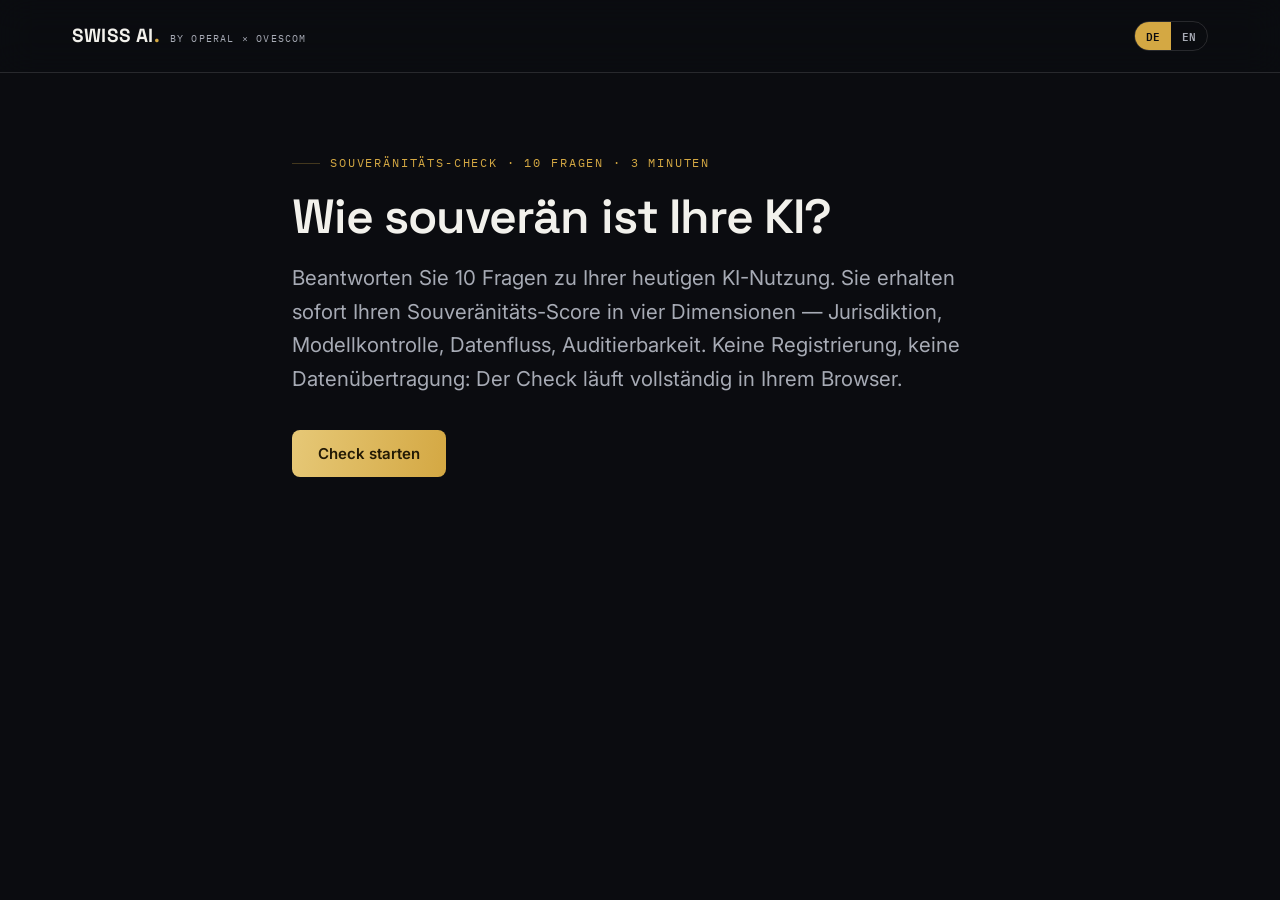
==== check/index.html @ bdcacbae "Swiss AI launch site: DE/EN homepage, Sovereignty Check Co-Authored-By: Claude Fable 5 <noreply@anth" ====
<!doctype html>
<html lang="de-CH">
<head>
<meta charset="utf-8">
<meta name="viewport" content="width=device-width, initial-scale=1">
<title>Souveränitäts-Check — Swiss AI</title>
<meta name="description" content="Wie souverän ist Ihre KI? 10 Fragen, 3 Minuten, sofortiges Ergebnis: Ihr Souveränitäts-Score für Jurisdiktion, Modellkontrolle, Datenfluss und Auditierbarkeit.">
<link rel="canonical" href="https://swiss-ai.operal.solutions/check/">
<link rel="alternate" hreflang="en" href="https://swiss-ai.operal.solutions/en/check/">
<link rel="preconnect" href="https://fonts.googleapis.com">
<link rel="preconnect" href="https://fonts.gstatic.com" crossorigin>
<link href="https://fonts.googleapis.com/css2?family=Space+Grotesk:wght@500;600;700&family=Inter:wght@400;500;600&family=IBM+Plex+Mono:wght@400;500&display=swap" rel="stylesheet">
<link rel="stylesheet" href="/assets/style.css">
<link rel="icon" href="data:image/svg+xml,<svg xmlns='http://www.w3.org/2000/svg' viewBox='0 0 100 100'><rect width='100' height='100' rx='18' fill='%230b0c10'/><rect x='42' y='22' width='16' height='56' fill='%23d4a843'/><rect x='22' y='42' width='56' height='16' fill='%23d4a843'/></svg>">
</head>
<body>

<header class="hdr">
  <div class="wrap nav">
    <a class="brand" href="/">
      <span class="brand-mark">SWISS AI<span class="dot">.</span></span>
      <span class="brand-by">by Operal × Ovescom</span>
    </a>
    <div class="navmeta">
      <div class="lang" aria-label="Sprache">
        <a class="on" href="/check/" aria-current="true">DE</a>
        <a href="/en/check/">EN</a>
      </div>
    </div>
  </div>
</header>

<main class="check-shell">

  <!-- intro -->
  <div id="intro">
    <span class="coord">Souveränitäts-Check · 10 Fragen · 3 Minuten</span>
    <h1 class="h-section" style="margin:18px 0 18px;">Wie souverän ist Ihre KI?</h1>
    <p class="lede" style="margin-bottom:34px;">Beantworten Sie 10 Fragen zu Ihrer heutigen
    KI-Nutzung. Sie erhalten sofort Ihren Souveränitäts-Score in vier Dimensionen —
    Jurisdiktion, Modellkontrolle, Datenfluss, Auditierbarkeit. Keine Registrierung,
    keine Datenübertragung: Der Check läuft vollständig in Ihrem Browser.</p>
    <button class="btn btn-gold" id="start">Check starten</button>
  </div>

  <!-- quiz -->
  <div id="quiz" class="hidden">
    <div class="check-progress"><i id="bar"></i></div>
    <div class="q-card">
      <p class="q-dim" id="qdim"></p>
      <p class="q-title" id="qtitle"></p>
      <div class="q-opts" id="qopts"></div>
      <div class="q-nav">
        <button class="q-back" id="back">← Zurück</button>
        <span class="q-back" id="count" style="cursor:default;"></span>
      </div>
    </div>
  </div>

  <!-- result -->
  <div id="result" class="hidden">
    <div class="score-hero">
      <span class="coord" style="justify-content:center;">Ihr Souveränitäts-Score</span>
      <div class="score-num gold" id="score">–</div>
      <div class="score-label">von 100 Punkten</div>
      <p class="score-verdict" id="verdict"></p>
      <p class="score-sub" id="verdictSub"></p>
    </div>
    <div class="dims" id="dims"></div>
    <div class="band" style="text-align:center;">
      <span class="coord" style="justify-content:center;">Der nächste Schritt</span>
      <h2 class="h-card" style="font-size:1.4rem;margin:12px 0 10px;">Besprechen Sie Ihr Ergebnis mit unseren Architekten.</h2>
      <p style="color:var(--muted);font-size:14.5px;max-width:52ch;margin:0 auto 24px;">
      30 Minuten Sovereignty Briefing — unverbindlich. Wir zeigen, wie Sie die Lücken schliessen:
      mit offenen Modellen auf dedizierter Schweizer Infrastruktur.</p>
      <div class="result-ctas">
        <a class="btn btn-gold" id="ctaBriefing" href="#">Briefing buchen</a>
        <a class="btn btn-glass" id="ctaMail" href="#">Ergebnis als E-Mail an mich</a>
      </div>
    </div>
    <p style="text-align:center;margin-top:26px;"><a href="/" style="color:var(--muted);font-size:13.5px;">← Zurück zu Swiss AI</a></p>
  </div>

</main>

<script>
const DIMS = { J: "Jurisdiktion", M: "Modellkontrolle", D: "Datenfluss", A: "Auditierbarkeit" };

const QS = [
  { d:"J", t:"Wo werden die KI-Anfragen Ihrer Organisation heute verarbeitet?", o:[
    ["In der Schweiz, auf dedizierter Infrastruktur", 10],
    ["In der EU, beim Cloud-Anbieter", 5],
    ["In den USA oder unbekannt — «in der Cloud»", 0],
    ["Wir wissen es ehrlich gesagt nicht genau", 0]]},
  { d:"J", t:"Welchem Recht untersteht Ihr KI-Anbieter im Konfliktfall?", o:[
    ["Schweizer Recht, Schweizer Gerichtsstand", 10],
    ["EU-Recht", 5],
    ["US-Recht bzw. Recht eines Drittstaats", 0],
    ["Das haben wir nie geprüft", 0]]},
  { d:"J", t:"Könnte eine ausländische Behörde theoretisch Zugriff auf Ihre KI-Daten verlangen?", o:[
    ["Nein — Verarbeitung und Anbieter sind vollständig in der Schweiz", 10],
    ["Unklar — unser Anbieter hat eine US-Muttergesellschaft", 3],
    ["Ja, vermutlich", 0]]},
  { d:"M", t:"Wer entscheidet, wann Ihr KI-Modell abgeschaltet oder ersetzt wird?", o:[
    ["Wir — unsere Modellversion ist eingefroren und bleibt verfügbar", 10],
    ["Der Anbieter, aber mit Vorlaufzeit", 4],
    ["Der Anbieter, jederzeit und einseitig", 0]]},
  { d:"M", t:"Könnten Sie Ihr heutiges Modell durch ein anderes ersetzen, ohne Ihre Anwendungen umzubauen?", o:[
    ["Ja — unsere Architektur ist modell-agnostisch", 10],
    ["Teilweise, mit Aufwand", 5],
    ["Nein, wir sind auf einen Anbieter festgelegt", 0]]},
  { d:"M", t:"Nutzen Sie offene Modelle (Open Weights), die Sie selbst betreiben könnten?", o:[
    ["Ja, produktiv", 10],
    ["In Tests / Pilotprojekten", 6],
    ["Nein, nur proprietäre Cloud-Modelle", 0]]},
  { d:"D", t:"Was passiert mit den Prompts Ihrer Mitarbeitenden?", o:[
    ["Sie bleiben auf unserer Instanz — kein Logging durch Dritte", 10],
    ["Der Anbieter loggt, verspricht aber Vertraulichkeit", 4],
    ["Unklar — vermutlich werden sie gespeichert und ausgewertet", 0]]},
  { d:"D", t:"Wird auf Ihren Daten trainiert?", o:[
    ["Nein — technisch ausgeschlossen", 10],
    ["Laut Vertrag nicht (Opt-out)", 5],
    ["Wir wissen es nicht", 0]]},
  { d:"A", t:"Können Sie für jede KI-Antwort belegen, welches Modell in welcher Version sie erzeugt hat?", o:[
    ["Ja — lückenlos protokolliert, unter unserer Kontrolle", 10],
    ["Teilweise, über Anbieter-Dashboards", 4],
    ["Nein", 0]]},
  { d:"A", t:"Würde Ihre KI-Nutzung einer Prüfung durch Revision oder Aufsicht standhalten?", o:[
    ["Ja — Protokolle, Verträge und Datenflüsse sind revisionsfähig dokumentiert", 10],
    ["Wahrscheinlich, mit Nacharbeit", 5],
    ["Das möchten wir lieber nicht herausfinden", 0]]}
];

const VERDICTS = [
  [80, "Souverän. Sie gehören zur Spitze.", "Ihre KI-Nutzung ist weitgehend unter Ihrer Kontrolle. Im Briefing zeigen wir, wie Sie das Niveau halten — auch wenn Ihre Anwendungsfälle wachsen."],
  [60, "Solide — mit klaren Lücken.", "Das Fundament stimmt, aber an entscheidenden Stellen entscheidet noch ein fremder Anbieter. Die Lücken sind gezielt schliessbar."],
  [40, "Kritische Lücken.", "Verfügbarkeit, Vertraulichkeit oder Nachweisbarkeit hängen heute von Dritten ab. Für eine regulierte Organisation ist das ein echtes Risiko."],
  [0,  "Fremdbestimmt.", "Ihre KI läuft nach fremden Regeln, unter fremdem Recht, ohne Ihre Kontrolle. Die gute Nachricht: Der Weg zur Souveränität ist kürzer, als Sie denken."]
];

let i = 0; const answers = [];
const $ = id => document.getElementById(id);

$("start").addEventListener("click", () => { $("intro").classList.add("hidden"); $("quiz").classList.remove("hidden"); render(); });
$("back").addEventListener("click", () => { if (i > 0) { i--; answers.pop(); render(); } });

function render() {
  const q = QS[i];
  $("qdim").textContent = "Dimension · " + DIMS[q.d];
  $("qtitle").textContent = q.t;
  $("count").textContent = (i + 1) + " / " + QS.length;
  $("bar").style.width = (i / QS.length * 100) + "%";
  $("back").style.visibility = i === 0 ? "hidden" : "visible";
  const box = $("qopts"); box.innerHTML = "";
  q.o.forEach(([label, pts]) => {
    const b = document.createElement("button");
    b.className = "q-opt"; b.type = "button"; b.textContent = label;
    b.addEventListener("click", () => { answers.push({ d: q.d, pts }); i++; i < QS.length ? render() : finish(); });
    box.appendChild(b);
  });
  window.scrollTo({ top: 0, behavior: "smooth" });
}

function finish() {
  $("quiz").classList.add("hidden"); $("result").classList.remove("hidden");
  const byDim = {};
  for (const k in DIMS) byDim[k] = { got: 0, max: 0 };
  answers.forEach(a => { byDim[a.d].got += a.pts; byDim[a.d].max += 10; });
  const total = Math.round(answers.reduce((s, a) => s + a.pts, 0) / (QS.length * 10) * 100);

  // count-up
  let cur = 0; const el = $("score");
  const tick = () => { cur = Math.min(total, cur + Math.max(1, Math.round(total / 40))); el.textContent = cur; if (cur < total) requestAnimationFrame(tick); };
  requestAnimationFrame(tick);

  const v = VERDICTS.find(v => total >= v[0]);
  $("verdict").textContent = v[1]; $("verdictSub").textContent = v[2];

  const dims = $("dims"); dims.innerHTML = "";
  for (const k in DIMS) {
    const pct = byDim[k].max ? Math.round(byDim[k].got / byDim[k].max * 100) : 0;
    const row = document.createElement("div"); row.className = "dim-row";
    row.innerHTML = '<div class="dim-head"><b>' + DIMS[k] + '</b><span>' + pct + '%</span></div><div class="dim-bar"><i></i></div>';
    dims.appendChild(row);
    requestAnimationFrame(() => requestAnimationFrame(() => { row.querySelector("i").style.width = pct + "%"; }));
  }

  const dimTxt = Object.keys(DIMS).map(k => DIMS[k] + " " + Math.round(byDim[k].got / byDim[k].max * 100) + "%").join(", ");
  const subj = encodeURIComponent("Sovereignty Briefing — Score " + total + "/100");
  const body = encodeURIComponent("Guten Tag\n\nIch habe den Souveränitäts-Check gemacht.\nScore: " + total + "/100 (" + dimTxt + ")\n\nIch möchte ein 30-Minuten-Briefing buchen.\n\nFirma:\nName:\nTelefon (optional):");
  $("ctaBriefing").href = "mailto:swiss-ai@operal.solutions?subject=" + subj + "&body=" + body;
  $("ctaMail").href = "mailto:?subject=" + encodeURIComponent("Mein KI-Souveränitäts-Score: " + total + "/100") +
    "&body=" + encodeURIComponent("Souveränitäts-Check von Swiss AI (swiss-ai.operal.solutions)\n\nScore: " + total + "/100\n" + dimTxt + "\n\nCheck selbst machen: https://swiss-ai.operal.solutions/check/");
  $("bar").style.width = "100%";
}
</script>
</body>
</html>
---- assets/style.css ----
/* ============================================================
   SWISS AI · Design System "Perimeter"
   Sibling of Operal Atmosphere — ink, gold, glass, Swiss grid.
   ============================================================ */

:root {
  --ink: #0b0c10;
  --ink-2: #101218;
  --panel: #12141a;
  --gold: #d4a843;
  --gold-lite: #e6c877;
  --gold-deep: #9a7b2e;
  --swiss-red: #da291c;
  --text: #f2f1ec;
  --muted: #a7abb5;
  --line: rgba(255, 255, 255, 0.12);
  --gold-line: rgba(212, 168, 67, 0.28);
  --glass: rgba(255, 255, 255, 0.05);
  --glass-2: rgba(255, 255, 255, 0.09);
  --maxw: 1200px;
  --font-display: "Space Grotesk", "Helvetica Neue", sans-serif;
  --font-body: "Inter", system-ui, sans-serif;
  --font-mono: "IBM Plex Mono", ui-monospace, monospace;
}

* { box-sizing: border-box; margin: 0; }
html { scroll-behavior: smooth; }
body {
  background: var(--ink);
  color: var(--text);
  font-family: var(--font-body);
  font-size: 16px;
  line-height: 1.65;
  -webkit-font-smoothing: antialiased;
  overflow-x: hidden;
}
img { max-width: 100%; display: block; }
a { color: inherit; text-decoration: none; }
:focus-visible { outline: 2px solid var(--gold); outline-offset: 3px; border-radius: 2px; }

.wrap { max-width: var(--maxw); margin: 0 auto; padding: 0 32px; }
@media (max-width: 640px) { .wrap { padding: 0 20px; } }

/* ---------- typography ---------- */
h1, h2, h3 { font-family: var(--font-display); font-weight: 600; line-height: 1.08; letter-spacing: -0.02em; }
.h-display { font-size: clamp(3rem, 8vw, 6.2rem); }
.h-section { font-size: clamp(1.9rem, 4vw, 3rem); }
.h-card { font-size: 1.15rem; font-weight: 600; letter-spacing: -0.01em; }
.lede { font-size: clamp(1.05rem, 1.6vw, 1.3rem); color: var(--muted); max-width: 60ch; }
.gold { background: linear-gradient(100deg, var(--gold-lite), var(--gold) 55%, var(--gold-deep));
  -webkit-background-clip: text; background-clip: text; -webkit-text-fill-color: transparent; }

/* coordinate eyebrow — jurisdiction encoded in structure */
.coord {
  font-family: var(--font-mono);
  font-size: 11.5px;
  letter-spacing: 0.16em;
  text-transform: uppercase;
  color: var(--gold);
  display: inline-flex;
  align-items: center;
  gap: 10px;
}
.coord::before { content: ""; width: 28px; height: 1px; background: var(--gold-line); }

/* ---------- header ---------- */
.hdr {
  position: sticky; top: 0; z-index: 60;
  background: rgba(11, 12, 16, 0.75);
  backdrop-filter: blur(18px);
  -webkit-backdrop-filter: blur(18px);
  border-bottom: 1px solid var(--line);
}
.nav { display: flex; align-items: center; justify-content: space-between; height: 72px; gap: 24px; }
.brand { display: flex; align-items: baseline; gap: 10px; }
.brand-mark { font-family: var(--font-display); font-weight: 700; font-size: 19px; letter-spacing: 0.01em; }
.brand-mark .dot { color: var(--gold); }
.brand-by { font-family: var(--font-mono); font-size: 10px; letter-spacing: 0.12em; text-transform: uppercase; color: var(--muted); }
.navlinks { display: flex; gap: 28px; }
.navlinks a { font-size: 14px; color: #c7cad2; transition: color 0.2s; }
.navlinks a:hover { color: #fff; }
.navmeta { display: flex; align-items: center; gap: 14px; }
.lang { display: flex; border: 1px solid var(--line); border-radius: 100px; overflow: hidden;
  font-size: 11px; font-weight: 600; font-family: var(--font-mono); }
.lang a { padding: 5px 11px; color: var(--muted); }
.lang a.on { background: var(--gold); color: var(--ink); }
@media (max-width: 900px) { .navlinks { display: none; } }

/* ---------- buttons ---------- */
.btn {
  display: inline-flex; align-items: center; justify-content: center; gap: 8px;
  font-size: 15px; font-weight: 600; font-family: var(--font-body);
  border-radius: 8px; padding: 14px 26px; cursor: pointer; border: none;
  transition: transform 0.2s, box-shadow 0.2s, background 0.2s, filter 0.2s;
  white-space: nowrap;
}
.btn-gold { background: linear-gradient(100deg, var(--gold-lite), var(--gold)); color: #231a05; }
.btn-gold:hover { filter: brightness(1.07); transform: translateY(-1px); box-shadow: 0 12px 34px rgba(212, 168, 67, 0.3); }
.btn-glass { background: var(--glass); border: 1px solid var(--line); color: var(--text); }
.btn-glass:hover { background: var(--glass-2); }
.btn-sm { padding: 9px 18px; font-size: 13.5px; }

/* ---------- hero with jurisdiction perimeter ---------- */
.hero { position: relative; padding: 96px 0 110px; overflow: hidden; }
.hero-inner {
  position: relative;
  padding: clamp(36px, 6vw, 72px);
  border-radius: 16px;
}
/* the perimeter: a line that draws itself around the content */
.perimeter { position: absolute; inset: 0; width: 100%; height: 100%; pointer-events: none; }
.perimeter rect {
  fill: none; stroke: var(--gold); stroke-width: 1.2; opacity: 0.85;
  stroke-dasharray: 4000; stroke-dashoffset: 4000;
  animation: draw 2.6s cubic-bezier(0.6, 0, 0.2, 1) 0.3s forwards;
  vector-effect: non-scaling-stroke;
}
@keyframes draw { to { stroke-dashoffset: 0; } }
.perimeter-tag {
  position: absolute; top: -9px; left: 32px;
  font-family: var(--font-mono); font-size: 10.5px; letter-spacing: 0.14em; text-transform: uppercase;
  color: var(--gold); background: var(--ink); padding: 0 10px;
  opacity: 0; animation: fadein 0.8s ease 2.4s forwards;
}
@keyframes fadein { to { opacity: 1; } }
.hero h1 { margin: 20px 0 22px; }
.hero .lede { margin-bottom: 36px; }
.hero-ctas { display: flex; gap: 14px; flex-wrap: wrap; }
.hero-facts { display: flex; gap: 34px; flex-wrap: wrap; margin-top: 52px; }
.fact .coord { color: var(--muted); }
.fact .coord::before { background: var(--line); }
.fact strong { display: block; font-family: var(--font-display); font-size: 1.35rem; margin-top: 6px; font-weight: 600; }

/* topographic contour backdrop */
.topo {
  position: absolute; inset: -10% -20%; z-index: -1; opacity: 0.5; pointer-events: none;
}
.topo path { fill: none; stroke: rgba(212, 168, 67, 0.09); stroke-width: 1; }
.topo .major { stroke: rgba(212, 168, 67, 0.16); }
.blob { position: absolute; border-radius: 50%; filter: blur(90px); pointer-events: none; z-index: -1; }

/* ---------- sections ---------- */
section { position: relative; padding: 96px 0; }
section.tight { padding: 64px 0; }
.section-head { max-width: 720px; margin-bottom: 56px; }
.section-head h2 { margin: 16px 0 18px; }

/* trust strip */
.trust { border-top: 1px solid var(--line); border-bottom: 1px solid var(--line); padding: 26px 0; background: var(--ink-2); }
.trust-row { display: flex; align-items: center; justify-content: space-between; gap: 24px; flex-wrap: wrap; }
.trust-label { font-family: var(--font-mono); font-size: 11px; letter-spacing: 0.14em; text-transform: uppercase; color: var(--muted); }
.trust-items { display: flex; gap: 28px; flex-wrap: wrap; font-family: var(--font-display); font-size: 15px; font-weight: 500; color: #d8dae0; }
.trust-items span { display: inline-flex; align-items: center; gap: 9px; }
.trust-items span::before { content: ""; width: 5px; height: 5px; background: var(--gold); border-radius: 50%; }

/* cards */
.grid { display: grid; gap: 18px; }
.grid-3 { grid-template-columns: repeat(3, 1fr); }
.grid-2 { grid-template-columns: repeat(2, 1fr); }
@media (max-width: 940px) { .grid-3 { grid-template-columns: 1fr; } .grid-2 { grid-template-columns: 1fr; } }
.card {
  background: var(--glass); border: 1px solid var(--line); border-radius: 14px;
  padding: 30px 28px; backdrop-filter: blur(20px); -webkit-backdrop-filter: blur(20px);
  transition: border-color 0.25s, transform 0.25s;
}
.card:hover { border-color: var(--gold-line); transform: translateY(-3px); }
.card .coord { margin-bottom: 16px; }
.card h3 { margin-bottom: 10px; }
.card p { color: var(--muted); font-size: 14.5px; }
.card-risk { border-left: 2px solid rgba(218, 41, 28, 0.55); border-radius: 4px 14px 14px 4px; }
.card-risk .coord { color: #e0837b; }
.card-risk .coord::before { background: rgba(218, 41, 28, 0.4); }

/* swiss badge — the one red element */
.ch-badge {
  display: inline-flex; align-items: center; gap: 10px;
  font-family: var(--font-mono); font-size: 11px; letter-spacing: 0.13em; text-transform: uppercase;
  border: 1px solid var(--line); border-radius: 100px; padding: 8px 16px; color: var(--text);
  background: var(--glass);
}
.ch-cross {
  width: 14px; height: 14px; background: var(--swiss-red); border-radius: 2px;
  position: relative; flex: none;
}
.ch-cross::before, .ch-cross::after { content: ""; position: absolute; background: #fff; }
.ch-cross::before { width: 8px; height: 2px; top: 6px; left: 3px; }
.ch-cross::after { width: 2px; height: 8px; top: 3px; left: 6px; }

/* process steps — a real sequence */
.steps { counter-reset: step; display: grid; grid-template-columns: repeat(3, 1fr); gap: 18px; }
@media (max-width: 940px) { .steps { grid-template-columns: 1fr; } }
.step { position: relative; padding: 30px 28px 30px 28px; border: 1px solid var(--line); border-radius: 14px; background: var(--glass); }
.step::before {
  counter-increment: step; content: "0" counter(step);
  font-family: var(--font-mono); font-size: 12px; letter-spacing: 0.12em; color: var(--gold);
  display: block; margin-bottom: 18px;
}
.step h3 { margin-bottom: 10px; }
.step p { color: var(--muted); font-size: 14.5px; }

/* access models */
.tier { display: flex; flex-direction: column; }
.tier ul { list-style: none; padding: 0; margin: 18px 0 0; display: grid; gap: 10px; }
.tier li { font-size: 14px; color: #d0d3da; padding-left: 22px; position: relative; }
.tier li::before { content: "→"; position: absolute; left: 0; color: var(--gold); font-family: var(--font-mono); font-size: 12px; }
.tier .tier-for { margin-top: auto; padding-top: 22px; font-size: 13px; color: var(--muted); font-style: italic; }
.tier-hi { border-color: var(--gold-line); background: linear-gradient(180deg, rgba(212, 168, 67, 0.07), var(--glass)); }

/* imagery */
.figure { border-radius: 16px; overflow: hidden; border: 1px solid var(--line); position: relative; }
.figure img { width: 100%; height: 100%; object-fit: cover; filter: saturate(0.85) brightness(0.8); }
.figure figcaption {
  position: absolute; left: 18px; bottom: 14px;
  font-family: var(--font-mono); font-size: 10.5px; letter-spacing: 0.13em; text-transform: uppercase;
  color: rgba(242, 241, 236, 0.85); background: rgba(11, 12, 16, 0.65); padding: 6px 12px; border-radius: 6px;
  backdrop-filter: blur(8px);
}
.split { display: grid; grid-template-columns: 1.05fr 0.95fr; gap: 48px; align-items: center; }
@media (max-width: 940px) { .split { grid-template-columns: 1fr; } }

/* check band */
.band {
  border: 1px solid var(--gold-line); border-radius: 18px;
  padding: clamp(36px, 5vw, 64px);
  background:
    radial-gradient(700px 320px at 12% 0%, rgba(212, 168, 67, 0.13), transparent 65%),
    var(--panel);
  text-align: left;
  position: relative; overflow: hidden;
}
.band h2 { margin: 14px 0 14px; }
.band .lede { margin-bottom: 30px; }

/* partnership */
.partner-card .role { font-family: var(--font-mono); font-size: 11px; letter-spacing: 0.14em; text-transform: uppercase; color: var(--gold); margin-bottom: 14px; }
.partner-card h3 { font-size: 1.5rem; }
.partner-card p { margin-top: 10px; }

/* FAQ */
.faq { max-width: 780px; }
.faq details { border-bottom: 1px solid var(--line); }
.faq summary {
  cursor: pointer; list-style: none; display: flex; justify-content: space-between; align-items: center;
  padding: 22px 0; font-family: var(--font-display); font-weight: 500; font-size: 1.05rem; gap: 16px;
}
.faq summary::-webkit-details-marker { display: none; }
.faq summary::after { content: "+"; font-family: var(--font-mono); color: var(--gold); font-size: 18px; transition: transform 0.25s; flex: none; }
.faq details[open] summary::after { transform: rotate(45deg); }
.faq .a { padding: 0 0 24px; color: var(--muted); font-size: 15px; max-width: 64ch; }

/* footer */
footer { border-top: 1px solid var(--line); padding: 56px 0 40px; background: var(--ink-2); }
.foot { display: flex; justify-content: space-between; gap: 32px; flex-wrap: wrap; }
.foot-left p { color: var(--muted); font-size: 13.5px; max-width: 44ch; margin-top: 12px; }
.foot-links { display: flex; gap: 48px; flex-wrap: wrap; }
.foot-links h4 { font-family: var(--font-mono); font-size: 11px; letter-spacing: 0.14em; text-transform: uppercase; color: var(--muted); margin-bottom: 14px; font-weight: 500; }
.foot-links ul { list-style: none; padding: 0; display: grid; gap: 9px; }
.foot-links a { font-size: 14px; color: #c7cad2; }
.foot-links a:hover { color: #fff; }
.foot-meta { margin-top: 40px; padding-top: 24px; border-top: 1px solid var(--line); display: flex; justify-content: space-between; gap: 16px; flex-wrap: wrap; font-family: var(--font-mono); font-size: 11px; letter-spacing: 0.1em; color: var(--muted); text-transform: uppercase; }

/* reveal on scroll */
.reveal { opacity: 0; transform: translateY(22px); transition: opacity 0.7s ease, transform 0.7s ease; }
.reveal.in { opacity: 1; transform: none; }

/* ---------- check page ---------- */
.check-shell { max-width: 760px; margin: 0 auto; padding: 72px 32px 110px; }
.check-progress { height: 3px; background: var(--line); border-radius: 3px; margin: 34px 0 40px; overflow: hidden; }
.check-progress i { display: block; height: 100%; background: linear-gradient(90deg, var(--gold-lite), var(--gold)); width: 0%; transition: width 0.4s ease; }
.q-card { background: var(--glass); border: 1px solid var(--line); border-radius: 16px; padding: 36px; }
.q-dim { font-family: var(--font-mono); font-size: 11px; letter-spacing: 0.14em; text-transform: uppercase; color: var(--gold); margin-bottom: 14px; }
.q-title { font-family: var(--font-display); font-size: clamp(1.25rem, 2.6vw, 1.7rem); font-weight: 600; line-height: 1.25; margin-bottom: 26px; }
.q-opts { display: grid; gap: 12px; }
.q-opt {
  text-align: left; background: var(--ink-2); border: 1px solid var(--line); border-radius: 10px;
  padding: 16px 18px; font-size: 15px; color: var(--text); cursor: pointer; font-family: var(--font-body);
  transition: border-color 0.2s, background 0.2s, transform 0.15s;
}
.q-opt:hover { border-color: var(--gold-line); background: rgba(212, 168, 67, 0.06); transform: translateX(3px); }
.q-nav { display: flex; justify-content: space-between; margin-top: 26px; }
.q-back { background: none; border: none; color: var(--muted); font-size: 13.5px; cursor: pointer; font-family: var(--font-mono); letter-spacing: 0.08em; }
.q-back:hover { color: var(--text); }

/* result */
.score-hero { text-align: center; padding: 20px 0 8px; }
.score-num { font-family: var(--font-display); font-size: clamp(4.5rem, 12vw, 7rem); font-weight: 700; line-height: 1; }
.score-label { font-family: var(--font-mono); font-size: 12px; letter-spacing: 0.16em; text-transform: uppercase; color: var(--muted); margin-top: 8px; }
.score-verdict { font-family: var(--font-display); font-size: clamp(1.3rem, 3vw, 1.8rem); font-weight: 600; margin: 26px auto 12px; max-width: 24ch; line-height: 1.3; }
.score-sub { color: var(--muted); max-width: 52ch; margin: 0 auto; font-size: 15px; }
.dims { display: grid; gap: 18px; margin: 44px 0; text-align: left; }
.dim-row .dim-head { display: flex; justify-content: space-between; font-size: 13.5px; margin-bottom: 8px; }
.dim-row .dim-head b { font-family: var(--font-mono); font-size: 11.5px; letter-spacing: 0.12em; text-transform: uppercase; font-weight: 500; }
.dim-bar { height: 6px; border-radius: 4px; background: var(--line); overflow: hidden; }
.dim-bar i { display: block; height: 100%; border-radius: 4px; background: linear-gradient(90deg, var(--gold-deep), var(--gold-lite)); width: 0; transition: width 1s cubic-bezier(0.2, 0.8, 0.2, 1) 0.3s; }
.result-ctas { display: flex; gap: 14px; justify-content: center; flex-wrap: wrap; margin-top: 36px; }
.hidden { display: none; }

@media (prefers-reduced-motion: reduce) {
  html { scroll-behavior: auto; }
  .perimeter rect { animation: none; stroke-dashoffset: 0; }
  .perimeter-tag { animation: none; opacity: 1; }
  .reveal { opacity: 1; transform: none; transition: none; }
  .card, .btn, .q-opt { transition: none; }
}
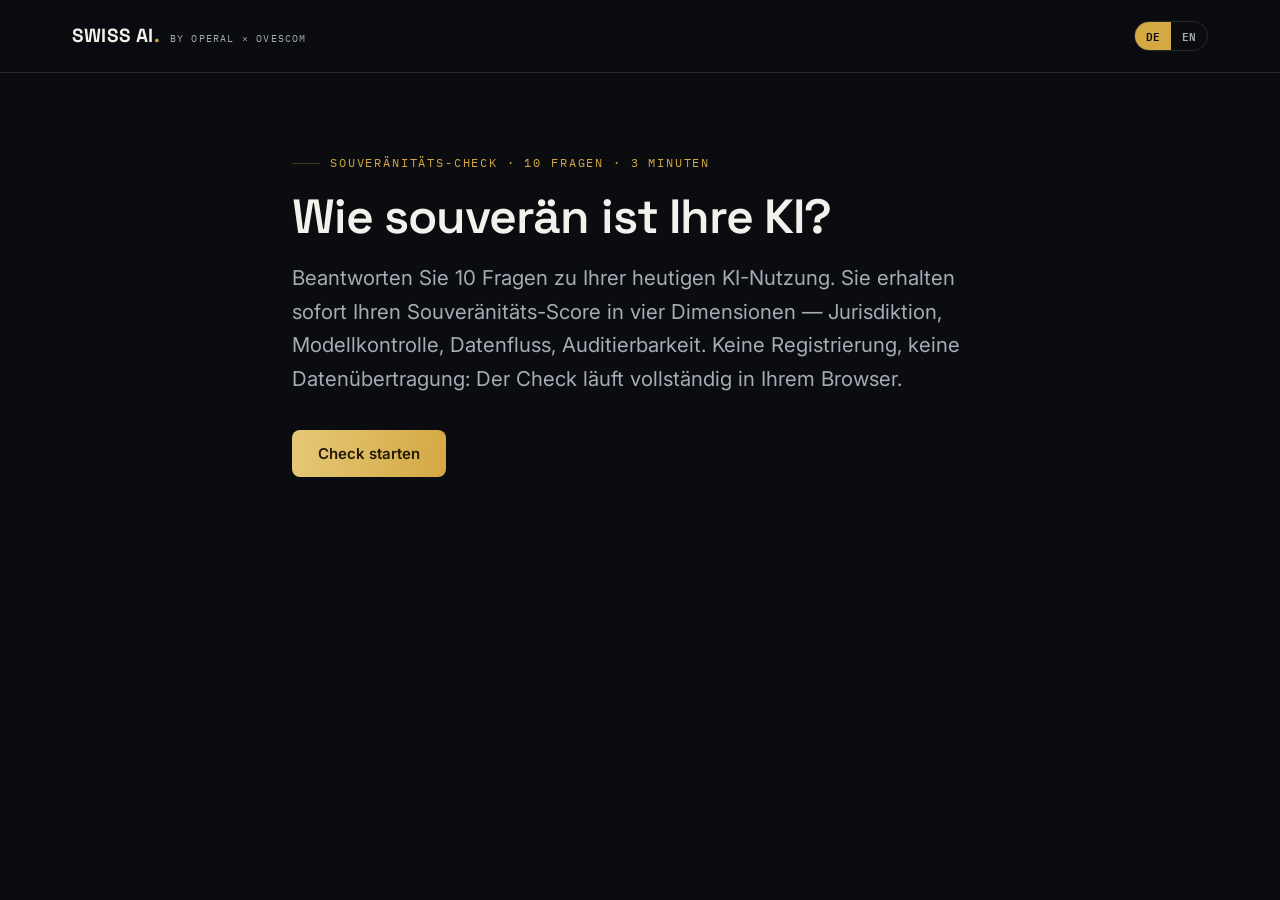
==== commit 31fc242e: "Switch domain to swiss-ai.operal.tech Co-Authored-By: Claude Fable 5 <noreply@anthropic.com>" ====
--- a/check/index.html
+++ b/check/index.html
@@ -5,8 +5,8 @@
 <meta name="viewport" content="width=device-width, initial-scale=1">
 <title>Souveränitäts-Check — Swiss AI</title>
 <meta name="description" content="Wie souverän ist Ihre KI? 10 Fragen, 3 Minuten, sofortiges Ergebnis: Ihr Souveränitäts-Score für Jurisdiktion, Modellkontrolle, Datenfluss und Auditierbarkeit.">
-<link rel="canonical" href="https://swiss-ai.operal.solutions/check/">
-<link rel="alternate" hreflang="en" href="https://swiss-ai.operal.solutions/en/check/">
+<link rel="canonical" href="https://swiss-ai.operal.tech/check/">
+<link rel="alternate" hreflang="en" href="https://swiss-ai.operal.tech/en/check/">
 <link rel="preconnect" href="https://fonts.googleapis.com">
 <link rel="preconnect" href="https://fonts.gstatic.com" crossorigin>
 <link href="https://fonts.googleapis.com/css2?family=Space+Grotesk:wght@500;600;700&family=Inter:wght@400;500;600&family=IBM+Plex+Mono:wght@400;500&display=swap" rel="stylesheet">
@@ -190,7 +190,7 @@
   const body = encodeURIComponent("Guten Tag\n\nIch habe den Souveränitäts-Check gemacht.\nScore: " + total + "/100 (" + dimTxt + ")\n\nIch möchte ein 30-Minuten-Briefing buchen.\n\nFirma:\nName:\nTelefon (optional):");
   $("ctaBriefing").href = "mailto:swiss-ai@operal.solutions?subject=" + subj + "&body=" + body;
   $("ctaMail").href = "mailto:?subject=" + encodeURIComponent("Mein KI-Souveränitäts-Score: " + total + "/100") +
-    "&body=" + encodeURIComponent("Souveränitäts-Check von Swiss AI (swiss-ai.operal.solutions)\n\nScore: " + total + "/100\n" + dimTxt + "\n\nCheck selbst machen: https://swiss-ai.operal.solutions/check/");
+    "&body=" + encodeURIComponent("Souveränitäts-Check von Swiss AI (swiss-ai.operal.tech)\n\nScore: " + total + "/100\n" + dimTxt + "\n\nCheck selbst machen: https://swiss-ai.operal.tech/check/");
   $("bar").style.width = "100%";
 }
 </script>
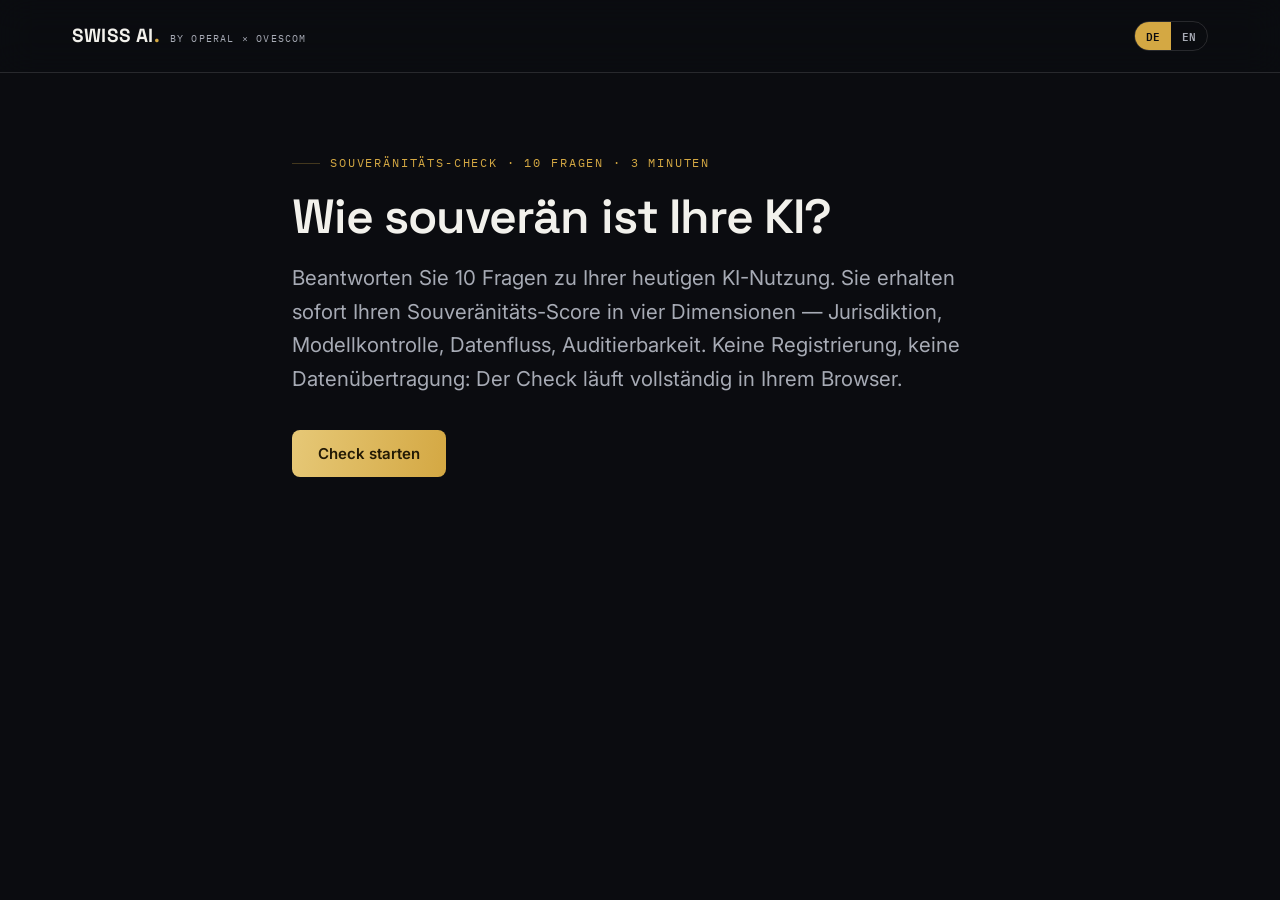
==== commit 69667783: "Contact mail: office@operal.solutions Co-Authored-By: Claude Fable 5 <noreply@anthropic.com>" ====
--- a/check/index.html
+++ b/check/index.html
@@ -188,7 +188,7 @@
   const dimTxt = Object.keys(DIMS).map(k => DIMS[k] + " " + Math.round(byDim[k].got / byDim[k].max * 100) + "%").join(", ");
   const subj = encodeURIComponent("Sovereignty Briefing — Score " + total + "/100");
   const body = encodeURIComponent("Guten Tag\n\nIch habe den Souveränitäts-Check gemacht.\nScore: " + total + "/100 (" + dimTxt + ")\n\nIch möchte ein 30-Minuten-Briefing buchen.\n\nFirma:\nName:\nTelefon (optional):");
-  $("ctaBriefing").href = "mailto:swiss-ai@operal.solutions?subject=" + subj + "&body=" + body;
+  $("ctaBriefing").href = "mailto:office@operal.solutions?subject=" + subj + "&body=" + body;
   $("ctaMail").href = "mailto:?subject=" + encodeURIComponent("Mein KI-Souveränitäts-Score: " + total + "/100") +
     "&body=" + encodeURIComponent("Souveränitäts-Check von Swiss AI (swiss-ai.operal.tech)\n\nScore: " + total + "/100\n" + dimTxt + "\n\nCheck selbst machen: https://swiss-ai.operal.tech/check/");
   $("bar").style.width = "100%";
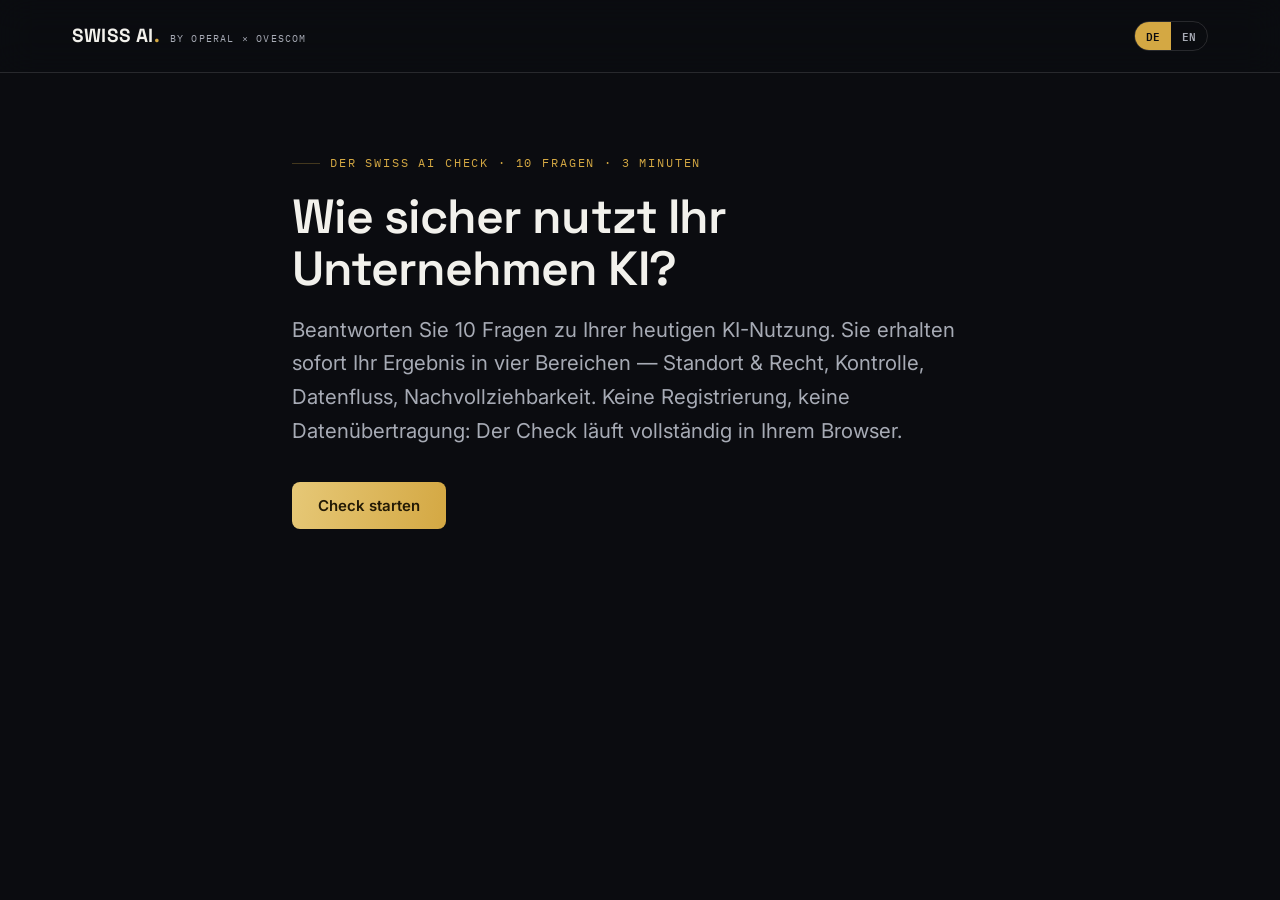
==== commit 8375f528: "Positioning v2 per Remo feedback: broader entry (all Swiss companies), plain language, use-case sect" ====
--- a/check/index.html
+++ b/check/index.html
@@ -3,8 +3,8 @@
 <head>
 <meta charset="utf-8">
 <meta name="viewport" content="width=device-width, initial-scale=1">
-<title>Souveränitäts-Check — Swiss AI</title>
-<meta name="description" content="Wie souverän ist Ihre KI? 10 Fragen, 3 Minuten, sofortiges Ergebnis: Ihr Souveränitäts-Score für Jurisdiktion, Modellkontrolle, Datenfluss und Auditierbarkeit.">
+<title>Wie sicher nutzt Ihr Unternehmen KI? — Der Swiss AI Check</title>
+<meta name="description" content="Wie sicher nutzt Ihr Unternehmen KI? 10 Fragen, 3 Minuten, sofortiges Ergebnis: Ihr Score für Standort & Recht, Kontrolle, Datenfluss und Nachvollziehbarkeit.">
 <link rel="canonical" href="https://swiss-ai.operal.tech/check/">
 <link rel="alternate" hreflang="en" href="https://swiss-ai.operal.tech/en/check/">
 <link rel="preconnect" href="https://fonts.googleapis.com">
@@ -34,11 +34,11 @@
 
   <!-- intro -->
   <div id="intro">
-    <span class="coord">Souveränitäts-Check · 10 Fragen · 3 Minuten</span>
-    <h1 class="h-section" style="margin:18px 0 18px;">Wie souverän ist Ihre KI?</h1>
+    <span class="coord">Der Swiss AI Check · 10 Fragen · 3 Minuten</span>
+    <h1 class="h-section" style="margin:18px 0 18px;">Wie sicher nutzt Ihr Unternehmen KI?</h1>
     <p class="lede" style="margin-bottom:34px;">Beantworten Sie 10 Fragen zu Ihrer heutigen
-    KI-Nutzung. Sie erhalten sofort Ihren Souveränitäts-Score in vier Dimensionen —
-    Jurisdiktion, Modellkontrolle, Datenfluss, Auditierbarkeit. Keine Registrierung,
+    KI-Nutzung. Sie erhalten sofort Ihr Ergebnis in vier Bereichen —
+    Standort &amp; Recht, Kontrolle, Datenfluss, Nachvollziehbarkeit. Keine Registrierung,
     keine Datenübertragung: Der Check läuft vollständig in Ihrem Browser.</p>
     <button class="btn btn-gold" id="start">Check starten</button>
   </div>
@@ -60,7 +60,7 @@
   <!-- result -->
   <div id="result" class="hidden">
     <div class="score-hero">
-      <span class="coord" style="justify-content:center;">Ihr Souveränitäts-Score</span>
+      <span class="coord" style="justify-content:center;">Ihr Ergebnis</span>
       <div class="score-num gold" id="score">–</div>
       <div class="score-label">von 100 Punkten</div>
       <p class="score-verdict" id="verdict"></p>
@@ -71,10 +71,10 @@
       <span class="coord" style="justify-content:center;">Der nächste Schritt</span>
       <h2 class="h-card" style="font-size:1.4rem;margin:12px 0 10px;">Besprechen Sie Ihr Ergebnis mit unseren Architekten.</h2>
       <p style="color:var(--muted);font-size:14.5px;max-width:52ch;margin:0 auto 24px;">
-      30 Minuten Sovereignty Briefing — unverbindlich. Wir zeigen, wie Sie die Lücken schliessen:
-      mit offenen Modellen auf dedizierter Schweizer Infrastruktur.</p>
+      30 Minuten kostenlose Erstberatung — unverbindlich. Wir zeigen, wie Sie die Lücken
+      schliessen: mit offenen Modellen auf Schweizer Infrastruktur.</p>
       <div class="result-ctas">
-        <a class="btn btn-gold" id="ctaBriefing" href="#">Briefing buchen</a>
+        <a class="btn btn-gold" id="ctaBriefing" href="#">Kostenlose Erstberatung buchen</a>
         <a class="btn btn-glass" id="ctaMail" href="#">Ergebnis als E-Mail an mich</a>
       </div>
     </div>
@@ -84,7 +84,7 @@
 </main>
 
 <script>
-const DIMS = { J: "Jurisdiktion", M: "Modellkontrolle", D: "Datenfluss", A: "Auditierbarkeit" };
+const DIMS = { J: "Standort & Recht", M: "Kontrolle", D: "Datenfluss", A: "Nachvollziehbarkeit" };
 
 const QS = [
   { d:"J", t:"Wo werden die KI-Anfragen Ihrer Organisation heute verarbeitet?", o:[
@@ -132,10 +132,10 @@
 ];
 
 const VERDICTS = [
-  [80, "Souverän. Sie gehören zur Spitze.", "Ihre KI-Nutzung ist weitgehend unter Ihrer Kontrolle. Im Briefing zeigen wir, wie Sie das Niveau halten — auch wenn Ihre Anwendungsfälle wachsen."],
+  [80, "Sicher aufgestellt. Sie gehören zur Spitze.", "Ihre KI-Nutzung ist weitgehend unter Ihrer Kontrolle. In der Erstberatung zeigen wir, wie Sie das Niveau halten — auch wenn Ihre Anwendungsfälle wachsen."],
   [60, "Solide — mit klaren Lücken.", "Das Fundament stimmt, aber an entscheidenden Stellen entscheidet noch ein fremder Anbieter. Die Lücken sind gezielt schliessbar."],
-  [40, "Kritische Lücken.", "Verfügbarkeit, Vertraulichkeit oder Nachweisbarkeit hängen heute von Dritten ab. Für eine regulierte Organisation ist das ein echtes Risiko."],
-  [0,  "Fremdbestimmt.", "Ihre KI läuft nach fremden Regeln, unter fremdem Recht, ohne Ihre Kontrolle. Die gute Nachricht: Der Weg zur Souveränität ist kürzer, als Sie denken."]
+  [40, "Kritische Lücken.", "Verfügbarkeit, Vertraulichkeit oder Nachweisbarkeit hängen heute von Dritten ab. Spätestens wenn Kunden oder Prüfer fragen, wird das zum echten Risiko."],
+  [0,  "Fremdbestimmt.", "Ihre KI läuft nach fremden Regeln, unter fremdem Recht, ohne Ihre Kontrolle. Die gute Nachricht: Der Weg zu sicherer KI-Nutzung ist kürzer, als Sie denken."]
 ];
 
 let i = 0; const answers = [];
@@ -186,11 +186,11 @@
   }
 
   const dimTxt = Object.keys(DIMS).map(k => DIMS[k] + " " + Math.round(byDim[k].got / byDim[k].max * 100) + "%").join(", ");
-  const subj = encodeURIComponent("Sovereignty Briefing — Score " + total + "/100");
-  const body = encodeURIComponent("Guten Tag\n\nIch habe den Souveränitäts-Check gemacht.\nScore: " + total + "/100 (" + dimTxt + ")\n\nIch möchte ein 30-Minuten-Briefing buchen.\n\nFirma:\nName:\nTelefon (optional):");
+  const subj = encodeURIComponent("Kostenlose Erstberatung — Check-Ergebnis " + total + "/100");
+  const body = encodeURIComponent("Guten Tag\n\nIch habe den Swiss AI Check gemacht.\nErgebnis: " + total + "/100 (" + dimTxt + ")\n\nIch möchte eine kostenlose 30-Minuten-Erstberatung buchen.\n\nFirma:\nName:\nTelefon (optional):");
   $("ctaBriefing").href = "mailto:office@operal.solutions?subject=" + subj + "&body=" + body;
-  $("ctaMail").href = "mailto:?subject=" + encodeURIComponent("Mein KI-Souveränitäts-Score: " + total + "/100") +
-    "&body=" + encodeURIComponent("Souveränitäts-Check von Swiss AI (swiss-ai.operal.tech)\n\nScore: " + total + "/100\n" + dimTxt + "\n\nCheck selbst machen: https://swiss-ai.operal.tech/check/");
+  $("ctaMail").href = "mailto:?subject=" + encodeURIComponent("Mein Swiss AI Check-Ergebnis: " + total + "/100") +
+    "&body=" + encodeURIComponent("Wie sicher nutzt Ihr Unternehmen KI? — Der Swiss AI Check (swiss-ai.operal.tech)\n\nErgebnis: " + total + "/100\n" + dimTxt + "\n\nCheck selbst machen: https://swiss-ai.operal.tech/check/");
   $("bar").style.width = "100%";
 }
 </script>
